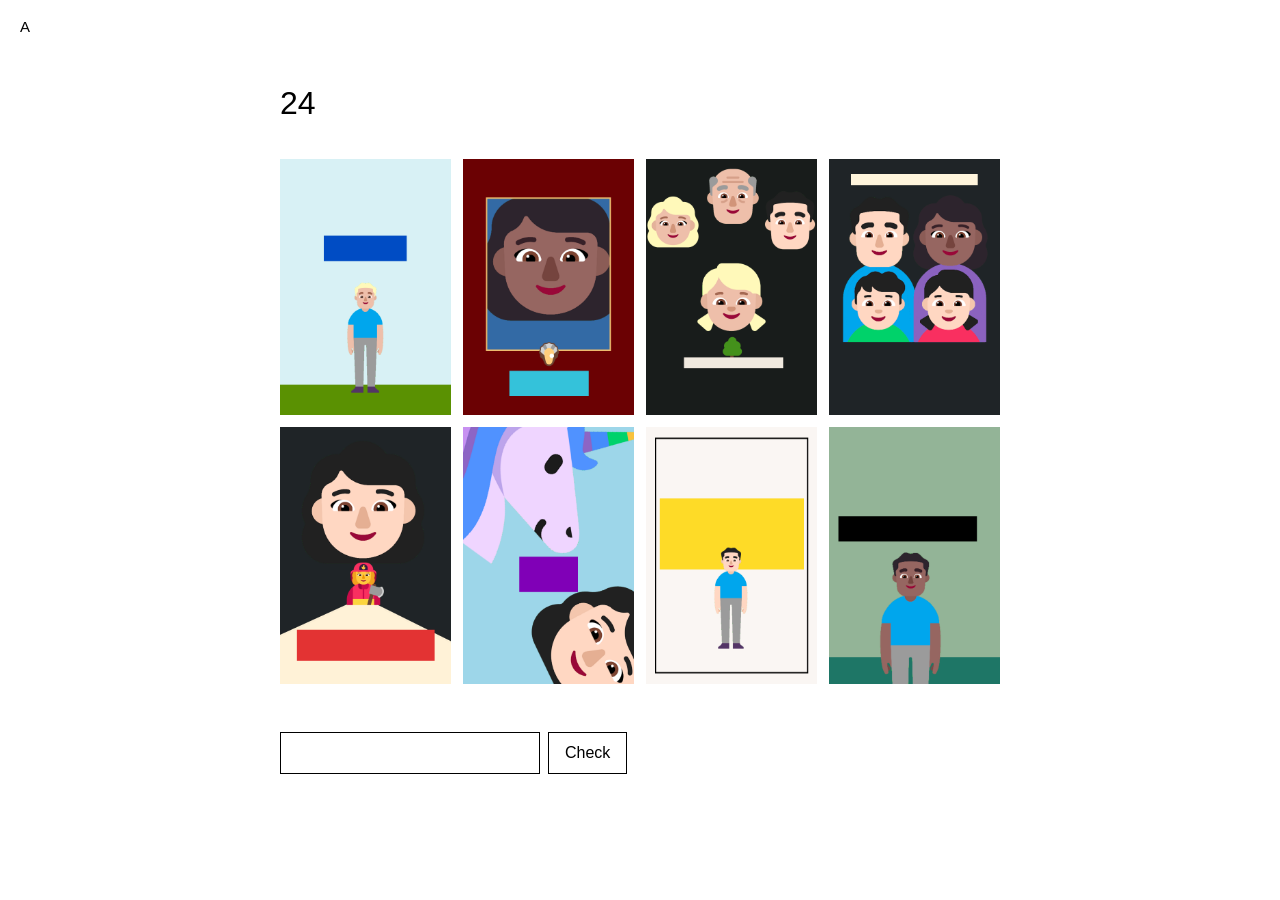
==== 24.html @ ea5766e1 "Add files via upload" ====
<!DOCTYPE html>
<html lang="en">
<head>
  <meta charset="utf-8">
  <meta name="viewport" content="width=device-width, initial-scale=1">
  <title>24</title>
  <link rel="stylesheet" href="style.css">
</head>
<body>

  <a class="hunt-title" href="index.html">A</a>

  <main>
    <h1>24</h1>

    <!-- THE EIGHT IMAGES, in order (left to right, then the next row).
         To swap one, replace the file in images/24/ with the same name.
         The alt text is kept neutral so it doesn't give anything away. -->
    <div class="image-grid">
      <img src="images/24/1.png" alt="Image 1" width="1000" height="1500">
      <img src="images/24/2.png" alt="Image 2" width="1000" height="1500">
      <img src="images/24/3.png" alt="Image 3" width="1000" height="1500">
      <img src="images/24/4.png" alt="Image 4" width="1000" height="1500">
      <img src="images/24/5.png" alt="Image 5" width="1000" height="1500">
      <img src="images/24/6.png" alt="Image 6" width="1000" height="1500">
      <img src="images/24/7.png" alt="Image 7" width="1000" height="1500">
      <img src="images/24/8.png" alt="Image 8" width="1000" height="1500">
    </div>

    <!-- ANSWER BOX. To change the answer, get a new fingerprint from tools/make-hash.html -->
    <form class="answer" data-puzzle="24"
          data-hash="a72f6b31af067f477a8c31e48e222e67b9ca94f812e692d302b7e604c5f897e5">
      <input type="text" aria-label="Answer" autocomplete="off" spellcheck="false">
      <button type="submit">Check</button>
      <p class="result" aria-live="polite"></p>
    </form>
  </main>

  <script src="check.js"></script>
</body>
</html>
---- style.css ----
/*
  STYLE FOR THE WHOLE HUNT
  Every page uses this one file, so a change here changes every page.
  The look: black text on a white page, nothing else.
*/

/* Basic page setup */
* { box-sizing: border-box; }

html {
  color-scheme: light;          /* always a white page, even in dark mode */
}

body {
  margin: 0;
  background: #fff;
  color: #000;
  font: 18px/1.5 "Helvetica Neue", Helvetica, Arial, sans-serif;
}

/* The small "A" at the very top of every page (the hunt title) */
.hunt-title {
  display: inline-block;
  padding: 16px 20px;
  font-size: 15px;
  color: #000;
  text-decoration: none;
}

/* The column that holds each page's content */
main {
  max-width: 760px;
  margin: 0 auto;
  padding: 24px 20px 80px;
}

/* Puzzle titles (Bet, Tom, 24) */
h1 {
  font-size: 32px;
  font-weight: normal;
  margin: 0 0 32px;
}

a { color: #000; }

img {
  display: block;
  max-width: 100%;
  height: auto;
}

/* ---------- Home page list of puzzles ---------- */
.puzzle-list {
  list-style: none;
  padding: 0;
  margin: 0;
  font-size: 22px;
}
.puzzle-list li { margin: 0 0 12px; }
.puzzle-list .solved-answer {
  margin-left: 16px;
  font-size: 16px;
  letter-spacing: 0.05em;
}

/* ---------- Bet: crossword clues in two columns ---------- */
.clues {
  display: grid;
  grid-template-columns: 1fr 1fr;
  gap: 24px;
  margin-top: 32px;
}
.clues h2 {
  font-size: 16px;
  font-weight: bold;
  margin: 0 0 8px;
}
.clues ol {
  list-style: none;
  padding: 0;
  margin: 0;
}
.clues li { margin: 0 0 4px; }

/* ---------- Tom: rows of empty squares ---------- */
.tom p { margin: 0 0 12px; }
.boxes {
  display: flex;
  align-items: center;
  gap: 6px;
}
.boxes span.box {
  width: 44px;
  height: 44px;
  border: 2px solid #000;
}
.boxes .label { margin-right: 8px; }
.arrow {
  font-size: 28px;
  margin: 8px 0 24px !important;
}

/* ---------- 24: grid of eight images ---------- */
.image-grid {
  display: grid;
  grid-template-columns: repeat(4, 1fr);
  gap: 12px;
}

/* ---------- The answer box at the bottom of each puzzle ---------- */
.answer {
  margin-top: 48px;
  display: flex;
  flex-wrap: wrap;
  gap: 8px;
  align-items: center;
}
.answer input {
  font: inherit;
  font-size: 16px;
  padding: 8px 10px;
  border: 1px solid #000;
  border-radius: 0;
  width: 260px;
  max-width: 100%;
  text-transform: uppercase;
}
.answer button {
  font: inherit;
  font-size: 16px;
  padding: 8px 16px;
  background: #fff;
  color: #000;
  border: 1px solid #000;
  border-radius: 0;
  cursor: pointer;
}
.answer button:hover { background: #000; color: #fff; }
.answer .result {
  flex-basis: 100%;
  margin: 8px 0 0;
  min-height: 1.5em;
}

/* Phones */
@media (max-width: 600px) {
  .image-grid { grid-template-columns: repeat(2, 1fr); }
  .clues { grid-template-columns: 1fr; }
  .boxes span.box { width: 36px; height: 36px; }
}
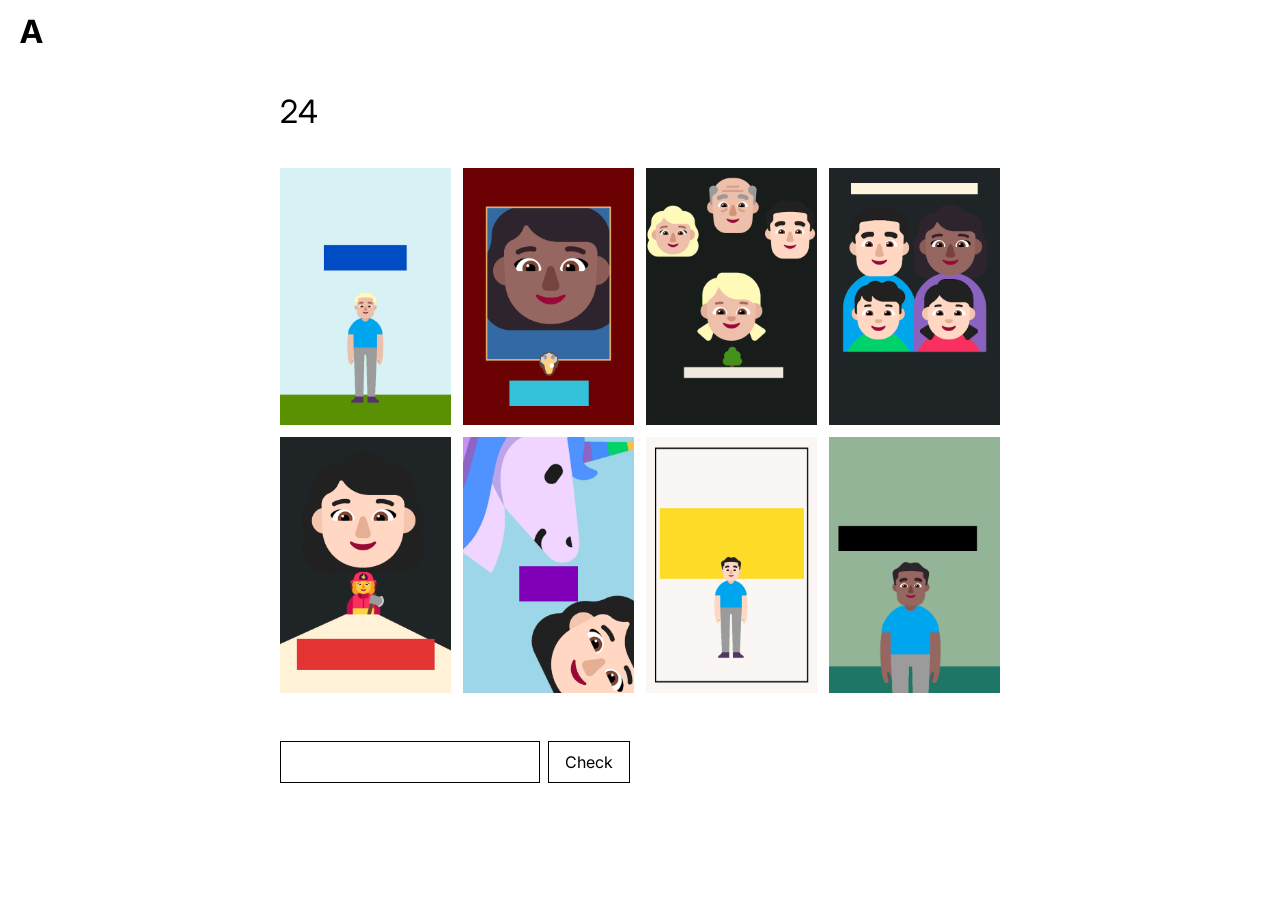
==== commit 81b4496d: "Cosmetic updates: Inter font, bold logo, lowercase titles, new puzzle order, blue links, untitled fi" ====
--- a/24.html
+++ b/24.html
@@ -4,6 +4,10 @@
   <meta charset="utf-8">
   <meta name="viewport" content="width=device-width, initial-scale=1">
   <title>24</title>
+  <!-- Loads the Inter font from Google Fonts -->
+  <link rel="preconnect" href="https://fonts.googleapis.com">
+  <link rel="preconnect" href="https://fonts.gstatic.com" crossorigin>
+  <link rel="stylesheet" href="https://fonts.googleapis.com/css2?family=Inter:wght@400;700&display=swap">
   <link rel="stylesheet" href="style.css">
 </head>
 <body>
--- a/style.css
+++ b/style.css
@@ -15,14 +15,18 @@
   margin: 0;
   background: #fff;
   color: #000;
-  font: 18px/1.5 "Helvetica Neue", Helvetica, Arial, sans-serif;
+  /* Inter is loaded in each page's <head>; the others are backups */
+  font: 18px/1.5 "Inter", "Helvetica Neue", Helvetica, Arial, sans-serif;
 }
 
-/* The small "A" at the very top of every page (the hunt title) */
+/* The "A" logo at the very top of every page (the hunt title).
+   It's a link, but stays black (not blue) because it's the logo. */
 .hunt-title {
   display: inline-block;
   padding: 16px 20px;
-  font-size: 15px;
+  font-size: 32px;
+  font-weight: bold;
+  line-height: 1;
   color: #000;
   text-decoration: none;
 }
@@ -34,14 +38,15 @@
   padding: 24px 20px 80px;
 }
 
-/* Puzzle titles (Bet, Tom, 24) */
+/* Puzzle titles (24, bet, tom) */
 h1 {
   font-size: 32px;
   font-weight: normal;
   margin: 0 0 32px;
 }
 
-a { color: #000; }
+/* Links are blue. To change the shade, change this color code. */
+a { color: #0645ad; }
 
 img {
   display: block;
@@ -57,9 +62,22 @@
   font-size: 22px;
 }
 .puzzle-list li { margin: 0 0 12px; }
+.puzzle-list li.final-link { margin-top: 40px; }   /* the gap above ∅ */
 .puzzle-list .solved-answer {
   margin-left: 16px;
   font-size: 16px;
+  letter-spacing: 0.05em;
+}
+
+/* ---------- Final: answers from the other puzzles, above the image ---------- */
+.feeder-answers {
+  list-style: none;
+  padding: 0;
+  margin: 0 0 32px;
+}
+.feeder-answers li {
+  margin: 0 0 8px;
+  min-height: 1.5em;         /* keeps an empty line's space even before it's solved */
   letter-spacing: 0.05em;
 }
 
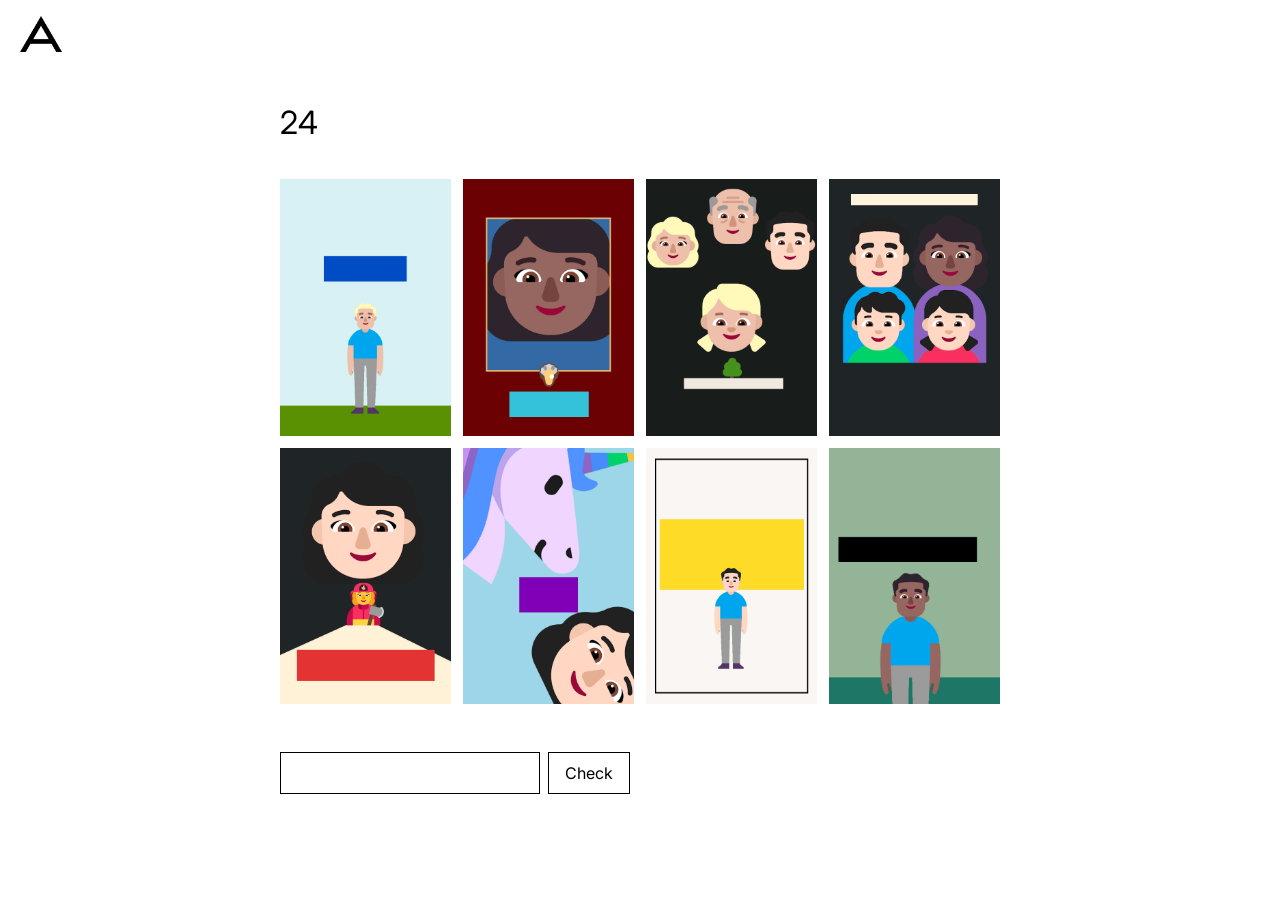
==== commit b254e79b: "Use image logo on every page; replace final puzzle image Co-Authored-By: Claude Opus 5.5 <noreply@an" ====
--- a/24.html
+++ b/24.html
@@ -12,7 +12,8 @@
 </head>
 <body>
 
-  <a class="hunt-title" href="index.html">A</a>
+  <!-- Logo (images/logo.png); its size is set by .hunt-title img in style.css -->
+  <a class="hunt-title" href="index.html"><img src="images/logo.png" alt="A" width="139" height="120"></a>
 
   <main>
     <h1>24</h1>
--- a/style.css
+++ b/style.css
@@ -20,15 +20,14 @@
 }
 
 /* The "A" logo at the very top of every page (the hunt title).
-   It's a link, but stays black (not blue) because it's the logo. */
+   It's the picture images/logo.png, and clicking it goes home. */
 .hunt-title {
   display: inline-block;
   padding: 16px 20px;
-  font-size: 32px;
-  font-weight: bold;
-  line-height: 1;
-  color: #000;
-  text-decoration: none;
+}
+.hunt-title img {
+  height: 36px;        /* logo size: change this number to resize it */
+  width: auto;         /* keeps the logo's shape */
 }
 
 /* The column that holds each page's content */
@@ -112,10 +111,65 @@
   height: 44px;
   border: 2px solid #000;
 }
-.boxes .label { margin-right: 8px; }
 .arrow {
   font-size: 28px;
   margin: 8px 0 24px !important;
+}
+
+/* Tom's last row: the blue hand-written note and circle.
+   "Pen blue" is set once here; change it to recolor both drawings. */
+.handwritten-row {
+  --pen: #2340c8;
+  position: relative;          /* lets the note be placed relative to this row */
+}
+/* "heavy →": hangs off to the LEFT of the squares (outside the text column),
+   so the squares still line up with the rows above. */
+.scribble-note {
+  position: absolute;
+  right: calc(100% + 4px);     /* just left of the first square */
+  top: 14px;                   /* a little lower than the middle, like the sketch */
+  display: flex;
+  align-items: center;
+  font-family: "Caveat", "Comic Sans MS", cursive;
+  font-size: 30px;
+  line-height: 1;
+  color: var(--pen);
+  white-space: nowrap;
+  transform: rotate(-7deg);    /* slight tilt so it looks hand-written */
+}
+/* The two drawings share the same "pen" look */
+.scribble-arrow path,
+.scribble-circle path {
+  fill: none;
+  stroke: var(--pen);
+  stroke-width: 2.5;
+  stroke-linecap: round;
+  stroke-linejoin: round;
+  vector-effect: non-scaling-stroke;   /* keeps the line the same thickness */
+}
+.scribble-arrow {
+  width: 34px;
+  height: 17px;
+  margin-left: 2px;
+}
+/* The circle sits on top of the first square, a bit bigger than it */
+.boxes span.circled { position: relative; }
+.scribble-circle {
+  position: absolute;
+  left: -14px;
+  top: -14px;
+  width: calc(100% + 28px);
+  height: calc(100% + 28px);
+  transform: rotate(-4deg);
+  pointer-events: none;
+}
+/* On narrower screens there's no room to the left of the column,
+   so the note sits in the row just before the squares instead. */
+@media (max-width: 1000px) {
+  .scribble-note {
+    position: static;
+    margin-right: 14px;        /* room for the circle */
+  }
 }
 
 /* ---------- 24: grid of eight images ---------- */
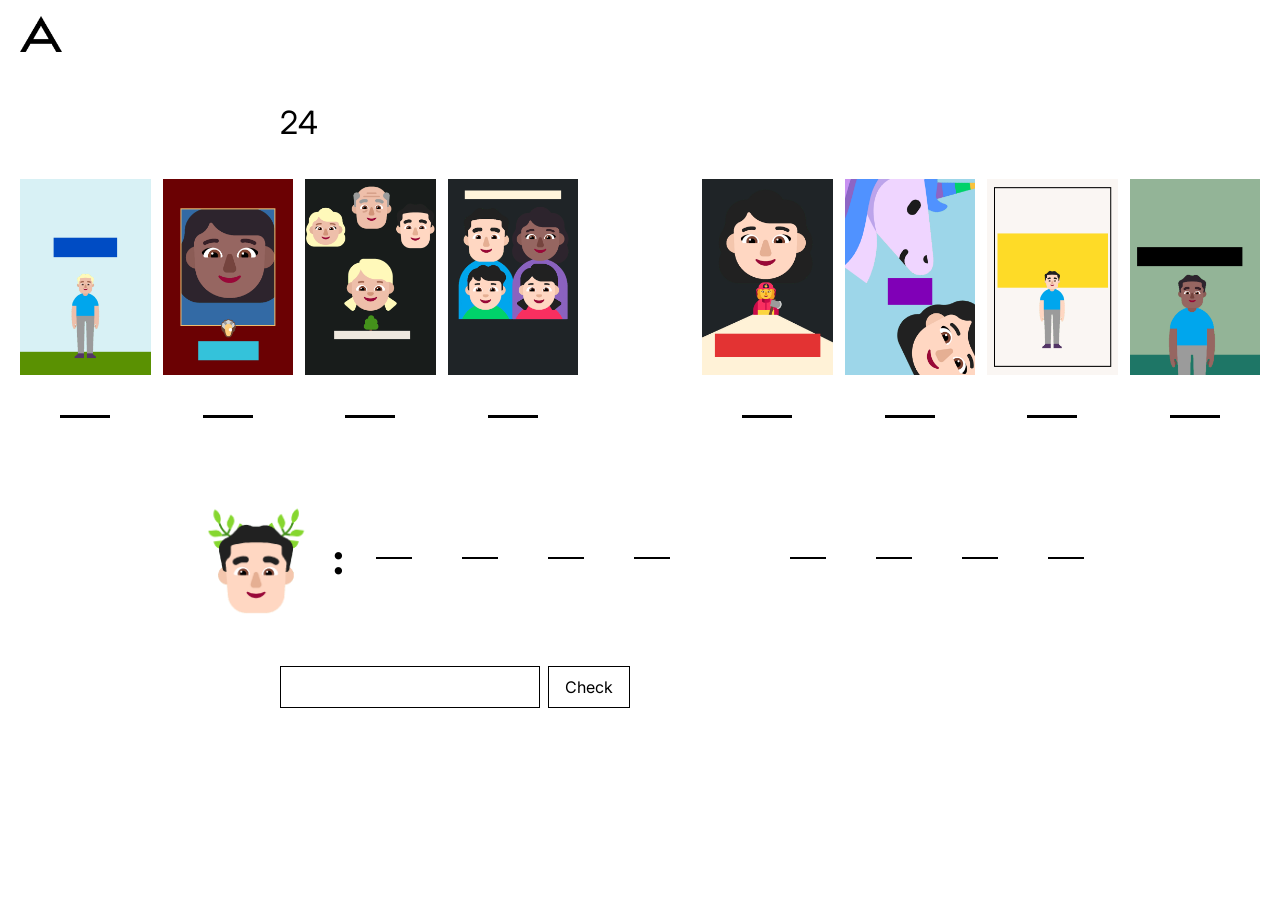
==== commit 052f706e: "24: posters in two groups of four with blanks, plus laurel face and eight blanks Co-Authored-By: Cla" ====
--- a/24.html
+++ b/24.html
@@ -18,18 +18,46 @@
   <main>
     <h1>24</h1>
 
-    <!-- THE EIGHT IMAGES, in order (left to right, then the next row).
-         To swap one, replace the file in images/24/ with the same name.
-         The alt text is kept neutral so it doesn't give anything away. -->
-    <div class="image-grid">
-      <img src="images/24/1.png" alt="Image 1" width="1000" height="1500">
-      <img src="images/24/2.png" alt="Image 2" width="1000" height="1500">
-      <img src="images/24/3.png" alt="Image 3" width="1000" height="1500">
-      <img src="images/24/4.png" alt="Image 4" width="1000" height="1500">
-      <img src="images/24/5.png" alt="Image 5" width="1000" height="1500">
-      <img src="images/24/6.png" alt="Image 6" width="1000" height="1500">
-      <img src="images/24/7.png" alt="Image 7" width="1000" height="1500">
-      <img src="images/24/8.png" alt="Image 8" width="1000" height="1500">
+    <!--
+      THE PUZZLE AREA. This part is wider than the rest of the page.
+      (Its layout is under "24" in style.css.)
+
+      PART 1: THE EIGHT POSTERS, in two groups of four. Under each poster
+      is a blank line. On narrower screens the second group of four moves
+      underneath the first.
+      To swap a poster, replace the file in images/24/ with the same name.
+      The alt text is kept neutral so it doesn't give anything away.
+    -->
+    <div class="puzzle-24">
+      <div class="poster-groups">
+        <div class="poster-group">
+          <figure class="poster"><img src="images/24/1.png" alt="Image 1" width="1000" height="1500"><span class="blank"></span></figure>
+          <figure class="poster"><img src="images/24/2.png" alt="Image 2" width="1000" height="1500"><span class="blank"></span></figure>
+          <figure class="poster"><img src="images/24/3.png" alt="Image 3" width="1000" height="1500"><span class="blank"></span></figure>
+          <figure class="poster"><img src="images/24/4.png" alt="Image 4" width="1000" height="1500"><span class="blank"></span></figure>
+        </div>
+        <div class="poster-group">
+          <figure class="poster"><img src="images/24/5.png" alt="Image 5" width="1000" height="1500"><span class="blank"></span></figure>
+          <figure class="poster"><img src="images/24/6.png" alt="Image 6" width="1000" height="1500"><span class="blank"></span></figure>
+          <figure class="poster"><img src="images/24/7.png" alt="Image 7" width="1000" height="1500"><span class="blank"></span></figure>
+          <figure class="poster"><img src="images/24/8.png" alt="Image 8" width="1000" height="1500"><span class="blank"></span></figure>
+        </div>
+      </div>
+
+      <!-- PART 2: the man with the laurel wreath "saying" eight more blank
+           lines, also in two groups of four. -->
+      <div class="speech">
+        <img src="images/24/laurel.png" alt="Face" width="500" height="500">
+        <span class="colon" aria-hidden="true">:</span>
+        <div class="blank-lines">
+          <div class="blank-group">
+          <span class="blank"></span><span class="blank"></span><span class="blank"></span><span class="blank"></span>
+          </div>
+          <div class="blank-group">
+          <span class="blank"></span><span class="blank"></span><span class="blank"></span><span class="blank"></span>
+          </div>
+        </div>
+      </div>
     </div>
 
     <!-- ANSWER BOX. To change the answer, get a new fingerprint from tools/make-hash.html -->
--- a/style.css
+++ b/style.css
@@ -172,11 +172,99 @@
   }
 }
 
-/* ---------- 24: grid of eight images ---------- */
-.image-grid {
+/* ---------- 24: posters with blank lines, then the laurel face ---------- */
+
+/* The puzzle area is wider than the normal text column: up to 1640px,
+   but never wider than the screen (minus 20px on each side). The
+   left/transform pair keeps it centered on the page. */
+.puzzle-24 {
+  width: min(1640px, calc(100vw - 40px));
+  position: relative;
+  left: 50%;
+  transform: translateX(-50%);
+}
+
+/* The two groups of four posters, side by side with a wide gap */
+.poster-groups {
+  display: flex;
+  justify-content: center;
+  gap: 10%;                       /* the gap between the two groups */
+}
+.poster-group {
+  flex: 1 1 0;                    /* both groups get the same width */
+  max-width: 720px;
   display: grid;
   grid-template-columns: repeat(4, 1fr);
-  gap: 12px;
+  gap: 12px;                      /* the gap between posters in a group */
+}
+/* One poster plus its blank line underneath */
+.poster {
+  margin: 0;
+  display: flex;
+  flex-direction: column;
+  align-items: center;            /* centers the line under the poster */
+}
+.poster img { width: 100%; }
+
+/* A blank line (used under posters and in the speech row) */
+.blank {
+  display: block;
+  height: 0;
+  border-bottom: 3px solid #000;
+}
+.poster .blank {
+  width: 38%;                     /* line length, compared to the poster */
+  margin-top: 40px;               /* space between poster and line */
+}
+
+/* The laurel face "saying" eight more blanks */
+.speech {
+  display: flex;
+  align-items: center;
+  justify-content: center;
+  gap: 16px;
+  margin-top: 80px;
+}
+.speech img { width: 120px; }     /* size of the face */
+.speech .colon {
+  font-size: 44px;
+  font-weight: bold;
+  line-height: 1;
+  margin-right: 16px;
+}
+.blank-lines {                    /* holds the two groups of four lines */
+  display: flex;
+  gap: 120px;                     /* the gap between the two groups */
+}
+.blank-group {
+  display: flex;
+  gap: 50px;                      /* the gap between lines in a group */
+}
+.speech .blank {
+  width: 36px;
+  border-bottom-width: 2px;
+}
+
+/* Narrower screens: stack the two groups of posters instead of putting
+   them side by side, and tighten up the speech lines a little. */
+@media (max-width: 1100px) {
+  .poster-groups { flex-direction: column; align-items: center; gap: 40px; }
+  .poster-group { width: 100%; }
+  .blank-lines { gap: 70px; }
+  .blank-group { gap: 30px; }
+}
+/* Narrower still: the two groups of speech lines stack too */
+@media (max-width: 780px) {
+  .blank-lines { flex-direction: column; gap: 40px; }
+}
+@media (max-width: 600px) {
+  .poster-group { gap: 8px; }
+  .poster .blank { margin-top: 20px; border-bottom-width: 2px; }
+  .speech { gap: 10px; margin-top: 48px; }
+  .speech img { width: 72px; }
+  .speech .colon { font-size: 32px; margin-right: 6px; }
+  .blank-group { gap: 18px; }
+  .speech .blank { width: 26px; }
 }
 
 /* ---------- The answer box at the bottom of each puzzle ---------- */
@@ -216,7 +304,6 @@
 
 /* Phones */
 @media (max-width: 600px) {
-  .image-grid { grid-template-columns: repeat(2, 1fr); }
   .clues { grid-template-columns: 1fr; }
   .boxes span.box { width: 36px; height: 36px; }
 }
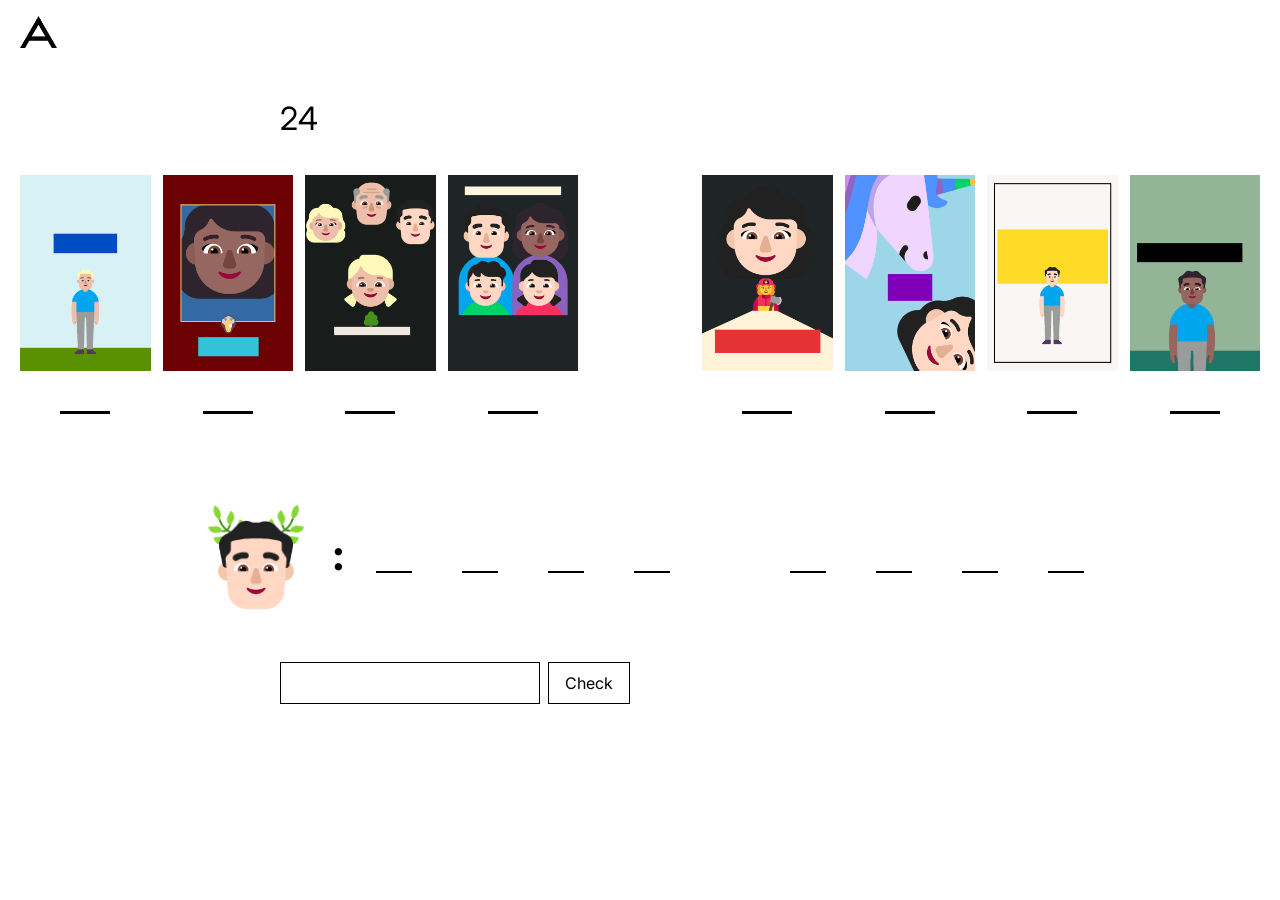
==== commit 87a57e55: "Add version tag to stylesheet links so browsers load the latest CSS Co-Authored-By: Claude Opus 5.5 " ====
--- a/24.html
+++ b/24.html
@@ -8,7 +8,10 @@
   <link rel="preconnect" href="https://fonts.googleapis.com">
   <link rel="preconnect" href="https://fonts.gstatic.com" crossorigin>
   <link rel="stylesheet" href="https://fonts.googleapis.com/css2?family=Inter:wght@400;700&display=swap">
-  <link rel="stylesheet" href="style.css">
+  <!-- The "?v=2" makes browsers fetch the newest style.css instead of an old
+       saved copy. After changing style.css, raise the number (v=3, v=4...)
+       on every page. -->
+  <link rel="stylesheet" href="style.css?v=2">
 </head>
 <body>
 
--- a/style.css
+++ b/style.css
@@ -26,7 +26,7 @@
   padding: 16px 20px;
 }
 .hunt-title img {
-  height: 36px;        /* logo size: change this number to resize it */
+  height: 32px;        /* logo size: change this number to resize it */
   width: auto;         /* keeps the logo's shape */
 }
 
@@ -235,6 +235,9 @@
 .blank-lines {                    /* holds the two groups of four lines */
   display: flex;
   gap: 120px;                     /* the gap between the two groups */
+  position: relative;
+  top: 18px;                      /* moves the lines down so they sit low, like
+                                     the bottom of a letter (bigger = lower) */
 }
 .blank-group {
   display: flex;
@@ -263,6 +266,7 @@
   .speech { gap: 10px; margin-top: 48px; }
   .speech img { width: 72px; }
   .speech .colon { font-size: 32px; margin-right: 6px; }
+  .blank-lines { top: 13px; }     /* a bit less, since the colon is smaller here */
   .blank-group { gap: 18px; }
   .speech .blank { width: 26px; }
 }
